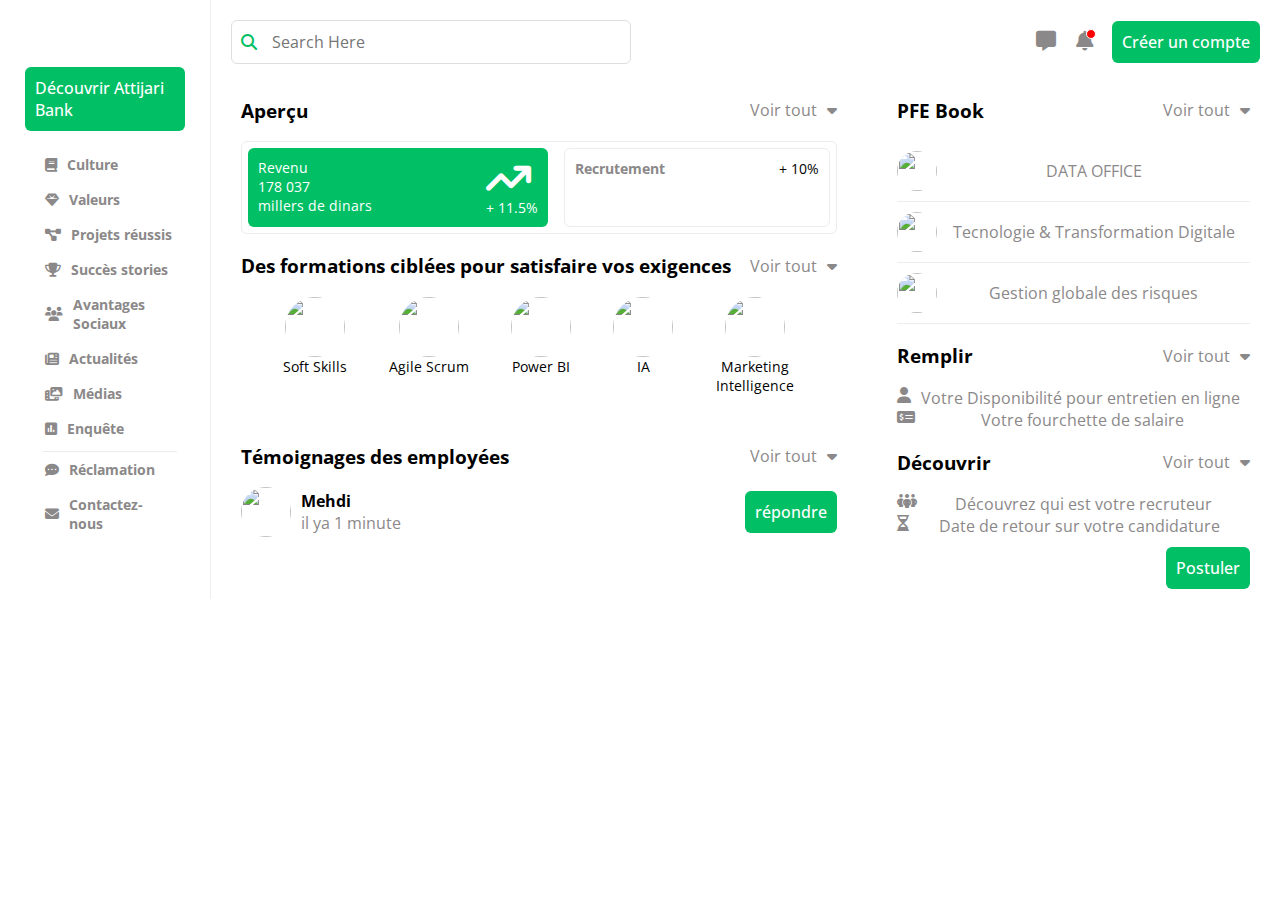
==== index.html @ 11705580 "Add files via upload" ====
<!DOCTYPE html>
<html lang="en">
<head>
    <meta charset="UTF-8">
    <meta name="viewport" content="width=device-width, initial-scale=1.0">
    <title>Document</title>
    <link rel="stylesheet" href="https://cdnjs.cloudflare.com/ajax/libs/font-awesome/6.7.2/css/all.min.css">
    <link rel="stylesheet" href="styles.css">
    <link rel="preconnect" href="https://fonts.googleapis.com">
<link rel="preconnect" href="https://fonts.gstatic.com" crossorigin>
<link href="https://fonts.googleapis.com/css2?family=Open+Sans:ital,wght@0,300..800;1,300..800&display=swap" rel="stylesheet">
</head>
<body>
    <div class="page">
        <div class="sidebar">
            <img class="logo" src="images/logo.jpeg" alt="">
            <h3 class="btn">Découvrir Attijari Bank</h3>
            <ul>
                <li>
                    <a href="">
                        <i class="fas fa-book"></i>
                        <span>Culture</span>
                    </a>
                </li>

                <li>
                    <a href="">
                        <i class="fas fa-gem"></i>
                        <span>Valeurs</span>
                    </a>
                </li>


                <li>
                    <a href="">
                        <i class="fas fa-project-diagram"></i>
                        <span>Projets réussis</span>
                    </a>
                </li>
                <li>
                    <a href="">
                        <i class="fas fa-trophy"></i>
                        <span>Succès stories</span>
                    </a>
                </li>
                
                <li>
                    <a href="">
                        <i class="fas fa-users"></i>
                        <span>Avantages Sociaux</span>
                    </a>
                </li>
                <li>
                    <a href="">
                        <i class="fas fa-newspaper"></i>
                        <span>Actualités</span>
                    </a>
                </li>
                <li>
                    <a href="">
                        <i class="fas fa-photo-video"></i>
                        <span>Médias</span>
                    </a>
                </li>
                <li>
                    <a href="">
                        <i class="fas fa-poll"></i>
                        <span>Enquête</span>
                    </a>
                </li>
                <div class="separator"></div>
                <li>
                    <a href="">
                        <i class="fas fa-comment-dots"></i>
                        <span>Réclamation</span>
                    </a>
                </li>
                <li>
                    <a href="">
                        <i class="fas fa-envelope"></i>
                        <span>Contactez-nous</span>
                    </a>
                </li>


            </ul>

        </div>
        <div class="content-area">
            <header>
                <div class="search">
                    <div class="search-input">
                        <input type="text" placeholder="search here">
                    </div>
                </div>
                <div class="info">
                    <div class="message btn">
                        <i class="fa-solid fa-message"></i>
                    </div>
                    <!-- class notification-dot styles the red dot in the notification bell-->
                    <div class="btn notification notification-dot">
                        <i class="fa-solid fa-bell"></i>
                    </div>
                    <div class="btn">
                        Créer un compte
                    </div>
                </div>
            </header>


            <main>
                <div class="left-block">
                    <section>
                        <div class="width-heading">
                            <h3>Aperçu</h3>
                            <div class="voir-tout-btn btn">
                                <span>Voir tout</span>
                                <i class="fa-solid fa-caret-down"></i>
                            </div>
                        </div>

                        <div class="stats-block">
                            <div class="stats-revenu">
                                <span class="left-revenu">
                                    <span>Revenu</span>
                                    <br>
                                    <span>178 037</span>
                                    <br>
                                    <span>millers de dinars</span>
                                </span>
                                <span class="right-revenu">
                                    <i class="fa-solid fa-arrow-trend-up"></i>
                                    <span>+ 11.5%</span>
                                </span>
                            </div>
                            <div class="stats-recrut">
                                <span>Recrutement</span>
                                <span>+ 10%</span>
                            </div>
                        </div>
                    </section>


                    <section class="formations-section">
                        <div class="width-heading">
                            <h3>Des formations ciblées pour satisfaire vos exigences</h3>
                            <div class="voir-tout-btn btn">
                                <span>Voir tout</span>
                                <i class="fa-solid fa-caret-down"></i>
                            </div>
                        </div>
                        <div class="formations">
                            <div class="formation">
                                <img src="https://placehold.co/100x100" alt="">
                                <span class="titre">Soft Skills</span>
                            </div>
                            <div class="formation">
                                <img src="https://placehold.co/100x100" alt="">
                                <span class="titre">Agile Scrum</span>
                            </div>
                            <div class="formation">
                                <img src="https://placehold.co/100x100" alt="">
                                <span class="titre">Power BI</span>
                            </div>
                            <div class="formation">
                                <img src="https://placehold.co/100x100" alt="">
                                <span class="titre">IA</span>
                            </div>
                            <div class="formation">
                                <img src="https://placehold.co/100x100" alt="">
                                <span class="titre">Marketing Intelligence</span>
                            </div>
                        </div>
                    </section>

                    <section>
                        <div class="width-heading">
                            <h3>Témoignages des employées</h3>
                            <div class="voir-tout-btn btn">
                                <span>Voir tout</span>
                                <i class="fa-solid fa-caret-down"></i>
                            </div>
                        </div>
                        <div class="employee">
                            <div class="employee-info">
                                <img src="https://placehold.co/100x100" alt="">
                                <div class="employee-info-text">
                                    <span>Mehdi</span>
                                    <span>il ya 1 minute</span>
                                </div>
                            </div>
                            <div class="btn">répondre</div>
                        </div>
                    </section>
                </div>
                
                <div class="right-block">

                    <section>
                        <div class="width-heading">
                            <h3>PFE Book</h3>
                            <div class="voir-tout-btn btn">
                                <span>Voir tout</span>
                                <i class="fa-solid fa-caret-down"></i>
                            </div>
                        </div>
                        <div class="pfe-ideas">
                            <div class="pfe-idea-block">
                                <img src="https://placehold.co/100x100" alt="">
                                <div class="idea-title">
                                    DATA OFFICE
                                </div>
                            </div>
                            <div class="pfe-idea-block">
                                <img src="https://placehold.co/100x100" alt="">
                                <div class="idea-title">
                                    Tecnologie & Transformation Digitale
                                </div>
                            </div>
                            <div class="pfe-idea-block">
                                <img src="https://placehold.co/100x100" alt="">
                                <div class="idea-title">
                                    Gestion globale des risques
                                </div>
                            </div>
                        </div>
                    </section>

                    <section class="remplir-section">
                        <div class="width-heading">
                            <h3>Remplir</h3>
                            <div class="voir-tout-btn btn">
                                <span>Voir tout</span>
                                <i class="fa-solid fa-caret-down"></i>
                            </div>
                        </div>
                        <div class="remplir-group">
                            <div class="remplir-ligne">
                                <i class="fa-solid fa-user"></i>
                                <span>Votre Disponibilité pour entretien en ligne</span>
                            </div>
                            <div class="remplir-ligne">
                                <i class="fa-solid fa-money-check-dollar"></i>
                                <span>Votre fourchette de salaire</span>
                            </div>
                        </div>
                    </section>

                    <section>
                        <div class="width-heading">
                            <h3>Découvrir</h3>
                            <div class="voir-tout-btn btn">
                                <span>Voir tout</span>
                                <i class="fa-solid fa-caret-down"></i>
                            </div>
                        </div>

                        <div class="remplir-group">
                            <div class="remplir-ligne">
                                <i class="fa-solid fa-people-group"></i>
                                <span>Découvrez qui est votre recruteur</span>
                            </div>
                            <div class="remplir-ligne">
                                <i class="fa-regular fa-hourglass-half"></i>
                                <span>Date de retour sur votre candidature</span>
                            </div>
                        </div>
                        <div class="btn-container">
                            <div class="postuler-btn btn">
                                Postuler
                            </div>

                        </div>

                    </section>
                </div>
            </main>
        </div>
    </div>
</body>
</html>
---- styles.css ----
* {
    box-sizing: border-box;
}

:root {
    --green: #01bf65;
    --gray: #8b8889;

}
body {
    font-family: "Open Sans", sans-serif;
    margin: 0;
}

*:focus {
    outline: none;
}

li {
    list-style: none;
}

li a {
    color: black;
    text-decoration: none;
}
.page {
    display: flex;
}

.logo {
    width: 200px;
}

.sidebar {
    background-color: white;
    padding: 25px;
    border-right: 1px solid #EEE;
}

.sidebar h3 {
    background-color: var(--green);
    color: white;
    padding: 10px;
    border-radius: 6px;
    font-size: 16px;
    font-weight: 500;
    margin-top: 20px;
}

.sidebar ul {
    padding-left: 10px;
}

.sidebar ul li a {
    display: flex;
    align-items: center;
    padding: 8px 10px;
    font-size: 14px;
    color: var(--gray);
    font-weight: bold;
}
.sidebar ul li a i {
    margin-right: 10px;
}
.content-area {
    width: 100%;
}


.separator {
    width: 90%;
    margin-left: auto;
    margin-right: auto;
    margin-top: 5px;
    height: 1px;
    background-color: #EDEDED;
    border-radius: 2px;

}


/* CONTENT */

/* HEADER */

header {
    width: 100%;
    /* background-color: #EEE; */
    display: flex;
    align-items: center;
    justify-content: space-between;
    padding: 20px;
    padding-bottom: 5px;
}

.search-input {
    position: relative;
}

.search-input::before {
    font-family: "Font Awesome 5 Free";
    font-weight: 900;
    content: "\f002";
    position: absolute;
    top: 50%;
    transform: translateY(-50%);
    left: 10px;
    color: var(--green);

}
.search-input input {
    border: 1px solid #DEDEDE;
    border-radius: 6px;
    padding: 10px 4px;
    width: 400px;
    padding-left: 40px;
}

input::placeholder {
    text-transform: capitalize;
}

input {
    font: inherit;
}

header .info {
    display: flex;
    justify-content: space-evenly;
    align-items: center;
}

header .info div {
    padding: 10px;
}

header .info div:last-child {
    background-color: var(--green);
    color: white;
    padding: 10px;
    border-radius: 6px;
    font-size: 16px;
    font-weight: 500;
}

header .info i {
    color: var(--gray);
    font-size: 20px;
}

.notification {
    position: relative;
    margin-right: 8px;
}
.notification-dot::after {
    content: "";
    position: absolute;
    width: 8px;
    height: 8px;
    background-color: red;
    top: 8px;
    right: 8px;
    border-radius: 50%;
    border: 1px solid white;
}


.btn {
    cursor: pointer;
    
}

/* main */

.width-heading {
    display: flex;
    justify-content: space-between;
    align-items: center;
}

.left-block, .right-block {
    flex-grow: 1;
    padding: 10px 30px;

}

.right-block {
    min-width: 360px;

}
main {
    display: flex;
    
}


.voir-tout-btn {
    color: var(--gray);
    display: flex;
    justify-content: center;
    align-items: center;
    gap: 10px;
}

.stats-revenu, .stats-recrut {
    padding: 10px;
    border-radius: 6px;
    font-size: 14px;

}

.stats-block {
    border: 1px solid #EDEDED;
    padding: 6px;
    border-radius: 6px;
    display: flex;
    gap: 16px;
}
.stats-revenu {
    background-color: var(--green);
    color: white;
    flex-grow: 1;
    display: flex;
    justify-content: space-between;
}

.stats-recrut {
    background-color: white;
    border: 1px solid #EDEDED;
    flex-grow: 1;
    color: var(--gray);
    font-weight: bold;
    display: flex;
    justify-content: space-between;
}
.stats-recrut span:last-child {
    font-weight: normal;
    color: black;
}

.right-revenu {
    display: flex;
    flex-direction: column;
}
.right-revenu i {
    font-size: 40px;
}

.formations .formation {
    display: flex;
    flex-direction: column;
    align-items: center;
    max-width: 80px;
    text-align: center;
    font-size: 14px;
}

.formations .formation img {
    width: 60px;
    height: 60px;
    border-radius: 50%;
}

.formations {
    display: flex;
    justify-content: space-evenly;
}

.formations-section {
    margin-bottom: 30px;
}

.employee {
    display: flex;
    justify-content: space-between;
    align-items: center;
}

.employee img {
    width: 50px;
    height: 50px;
    border-radius: 50%;
}

.employee .employee-info {
    display: flex;
    align-items: center;
    gap: 10px;
}
.employee-info-text {
    display: flex;
    flex-direction: column;
    color: var(--gray);
}

.employee-info-text span:first-child {
    color: black;
    font-weight: bold;
} 

.employee .btn {
    background-color: var(--green);
    color: white;
    padding: 10px;
    border-radius: 6px;
    font-size: 16px;
    font-weight: 500;
}

.pfe-idea-block img {
    width: 40px;
    height: 40px;
    border-radius: 50%;
}
.pfe-idea-block {
    display: flex;
    justify-content: space-between;
    align-items: center;
    color: var(--gray);
    padding-bottom: 10px;
    padding-top: 10px;
    border-bottom: 1px solid #EDEDED;
    text-align: center;
}

.pfe-idea-block .idea-title {
    flex-grow: 1;
}

.remplir-group {
    color: var(--gray);
}

.remplir-ligne {
    display: flex;
    /* margin-bottom: 14px; */
}

.remplir-ligne span {
    text-align: center;
    flex-grow: 1;
    font-size: 16px;
}

.postuler-btn {
    background-color: var(--green);
    color: white;
    padding: 10px;
    border-radius: 6px;
    font-size: 16px;
    font-weight: 500;
    width: fit-content;
    margin-top: 10px;
}

.btn-container {
    display: flex;
    flex-direction: row-reverse;
}
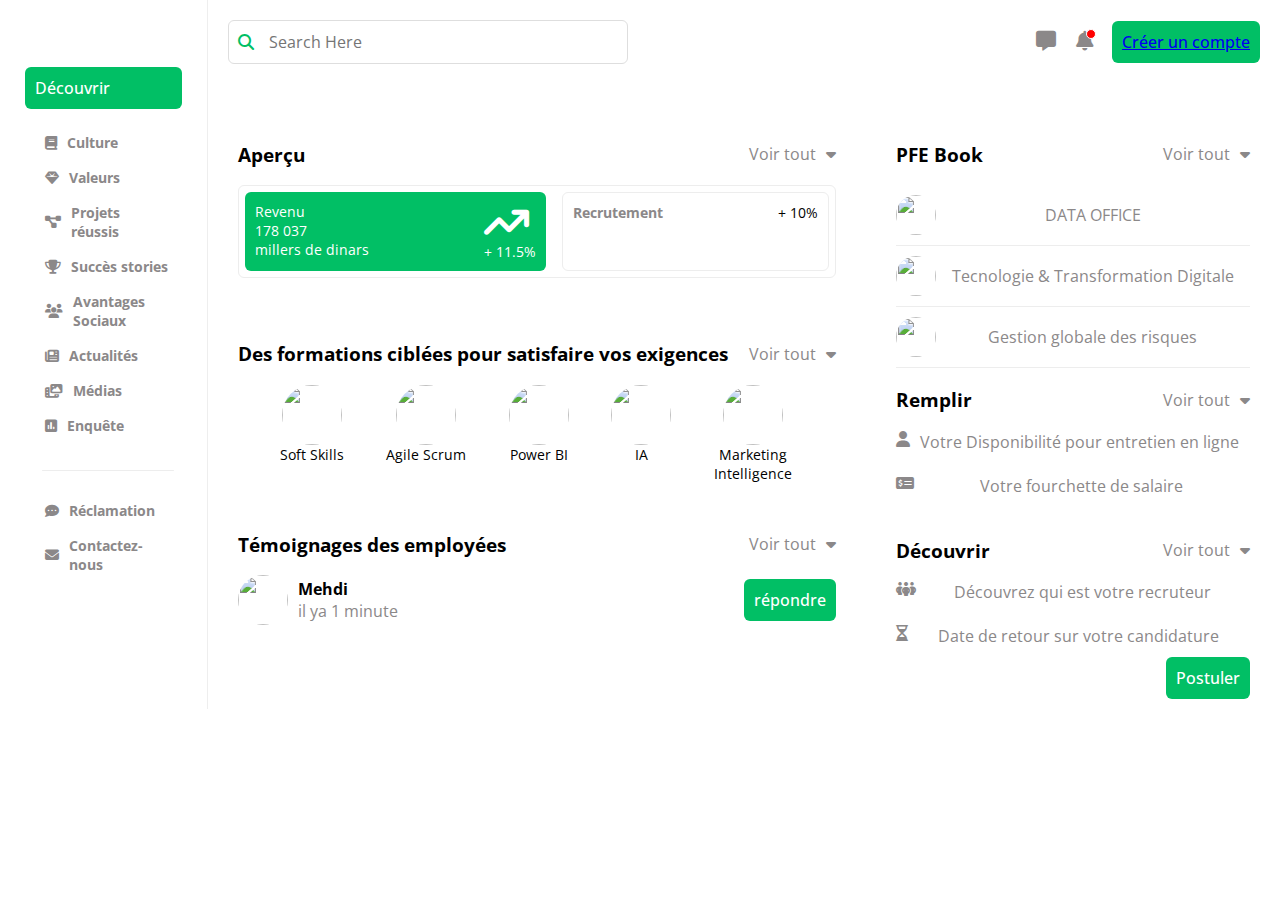
==== commit 2f74f436: "Update index.html" ====
--- a/index.html
+++ b/index.html
@@ -14,7 +14,7 @@
     <div class="page">
         <div class="sidebar">
             <img class="logo" src="images/logo.jpeg" alt="">
-            <h3 class="btn">Découvrir Attijari Bank</h3>
+            <h3 class="btn">Découvrir </h3>
             <ul>
                 <li>
                     <a href="">
@@ -68,13 +68,16 @@
                         <span>Enquête</span>
                     </a>
                 </li>
+                <br>
                 <div class="separator"></div>
+                <br>
                 <li>
                     <a href="">
                         <i class="fas fa-comment-dots"></i>
                         <span>Réclamation</span>
                     </a>
                 </li>
+               
                 <li>
                     <a href="">
                         <i class="fas fa-envelope"></i>
@@ -102,12 +105,12 @@
                         <i class="fa-solid fa-bell"></i>
                     </div>
                     <div class="btn">
-                        Créer un compte
+                        <a href="BankLogin.html">Créer un compte</a>
                     </div>
                 </div>
             </header>
 
-
+            <br><br>
             <main>
                 <div class="left-block">
                     <section>
@@ -140,7 +143,7 @@
                         </div>
                     </section>
 
-
+<br><br>
                     <section class="formations-section">
                         <div class="width-heading">
                             <h3>Des formations ciblées pour satisfaire vos exigences</h3>
@@ -229,23 +232,26 @@
                     <section class="remplir-section">
                         <div class="width-heading">
                             <h3>Remplir</h3>
+                            <br>
                             <div class="voir-tout-btn btn">
                                 <span>Voir tout</span>
                                 <i class="fa-solid fa-caret-down"></i>
                             </div>
                         </div>
                         <div class="remplir-group">
+
                             <div class="remplir-ligne">
                                 <i class="fa-solid fa-user"></i>
                                 <span>Votre Disponibilité pour entretien en ligne</span>
                             </div>
+                            <br>
                             <div class="remplir-ligne">
                                 <i class="fa-solid fa-money-check-dollar"></i>
                                 <span>Votre fourchette de salaire</span>
                             </div>
                         </div>
                     </section>
-
+                    <br>
                     <section>
                         <div class="width-heading">
                             <h3>Découvrir</h3>
@@ -260,6 +266,7 @@
                                 <i class="fa-solid fa-people-group"></i>
                                 <span>Découvrez qui est votre recruteur</span>
                             </div>
+                            <br>
                             <div class="remplir-ligne">
                                 <i class="fa-regular fa-hourglass-half"></i>
                                 <span>Date de retour sur votre candidature</span>
@@ -278,4 +285,4 @@
         </div>
     </div>
 </body>
-</html>+</html>
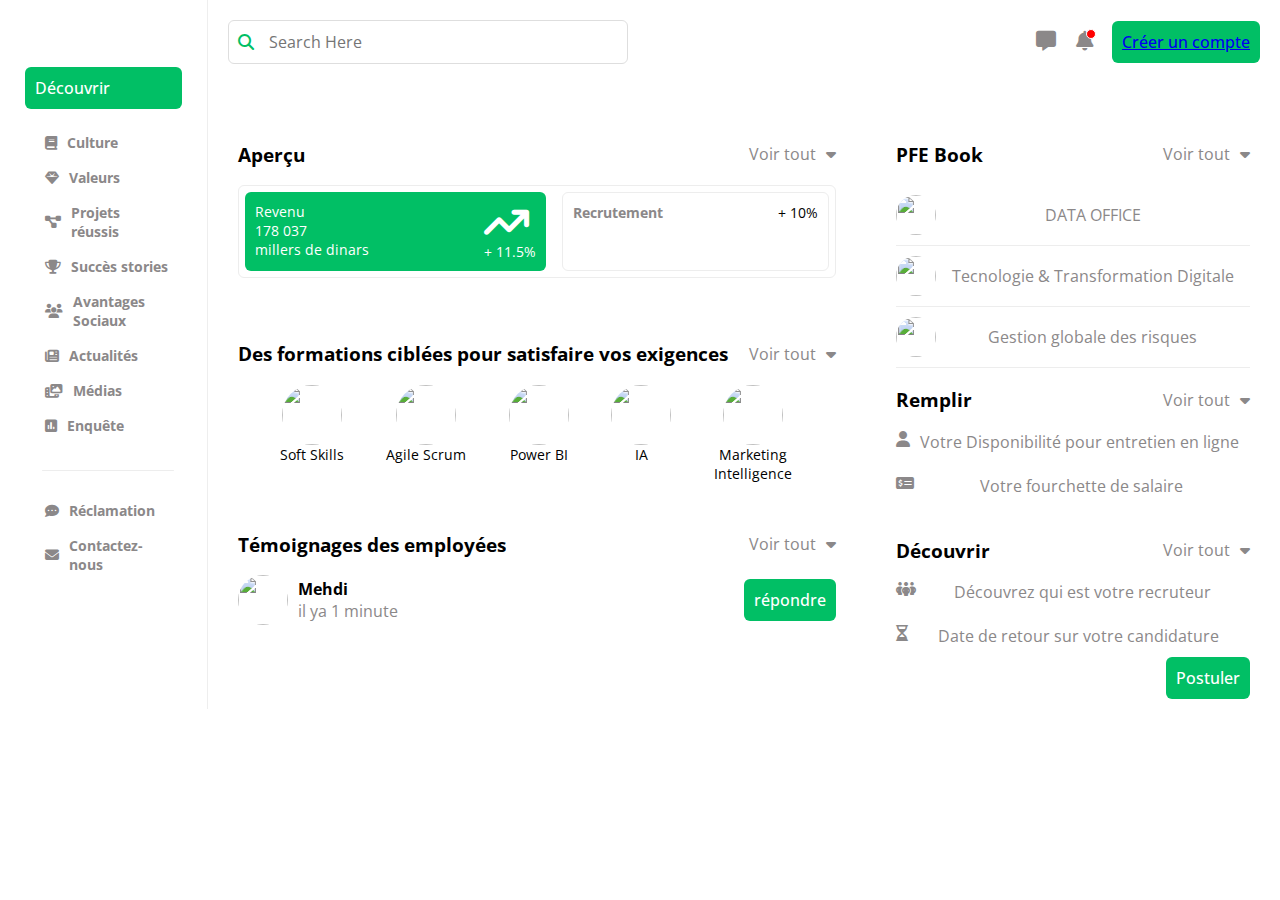
==== commit 921d2457: "Update index.html" ====
--- a/index.html
+++ b/index.html
@@ -3,7 +3,7 @@
 <head>
     <meta charset="UTF-8">
     <meta name="viewport" content="width=device-width, initial-scale=1.0">
-    <title>Document</title>
+    <title>Plateform</title>
     <link rel="stylesheet" href="https://cdnjs.cloudflare.com/ajax/libs/font-awesome/6.7.2/css/all.min.css">
     <link rel="stylesheet" href="styles.css">
     <link rel="preconnect" href="https://fonts.googleapis.com">
